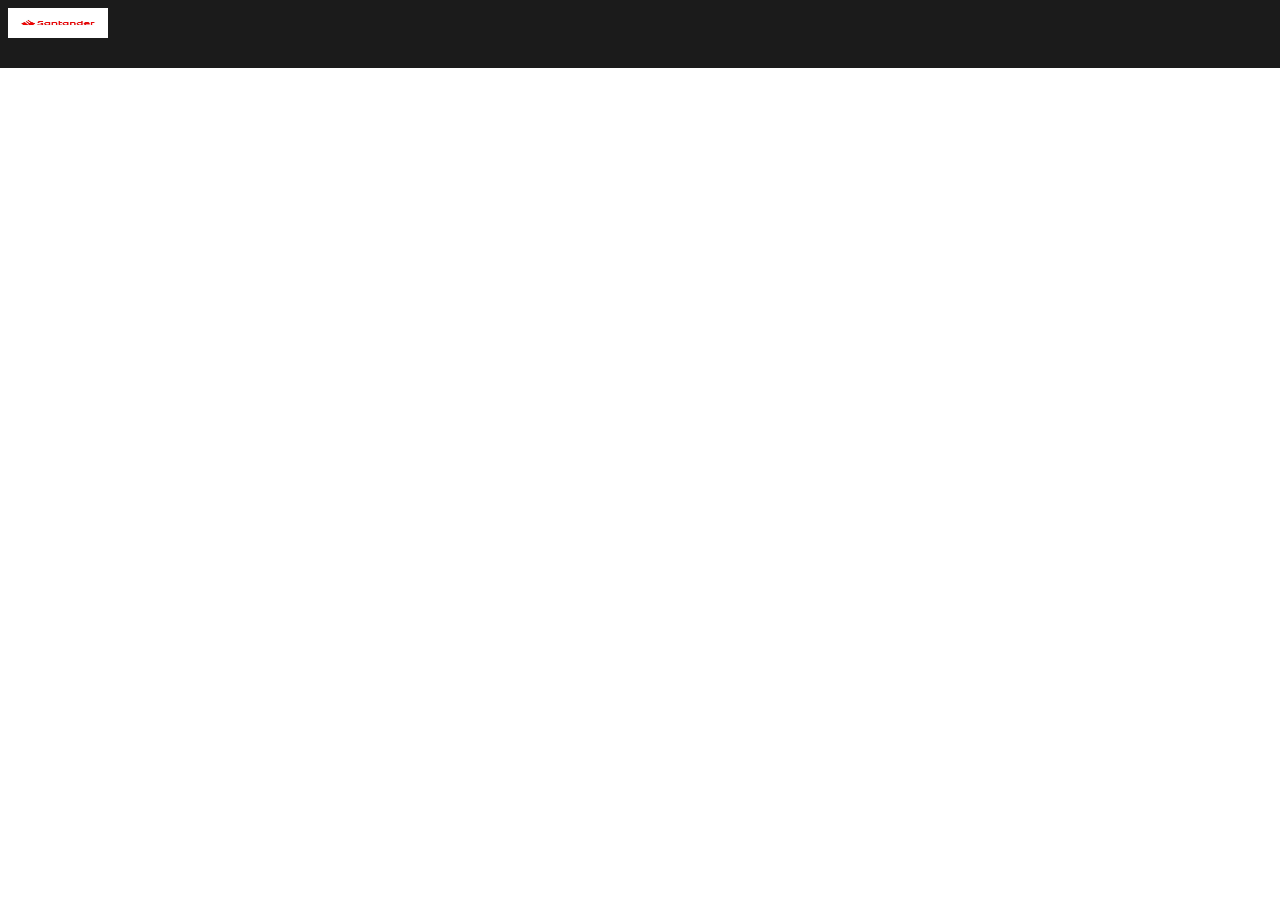
==== index.html @ e3ac5b11 "1° passos" ====
<!DOCTYPE html>
<html lang="pt-br">

<head>
    <meta charset="UTF-8">
    <meta name="viewport" content="width=device-width, initial-scale=1.0">
    <title>Plataforma VX</title>
    <link rel="stylesheet" href="/css/index.css">
</head>

<body>
    
    <header>
        <div class="ondeficalogodaempresa">
            <img src="/imagens/santander.jpg" alt="logo_empresa" class="logo_empresa">
        </div>

        <div class="ondeficamudarotema">
            <img src="" alt="">
        </div>

    </header>

</body>
</html>
---- css/index.css ----
*{
    margin: 0;
    padding: 0;
}

header{
    background-color: rgb(27, 27, 27);
}

.logo_empresa{
    height: 30px;
    width: 100px;
    padding: .5rem;
}
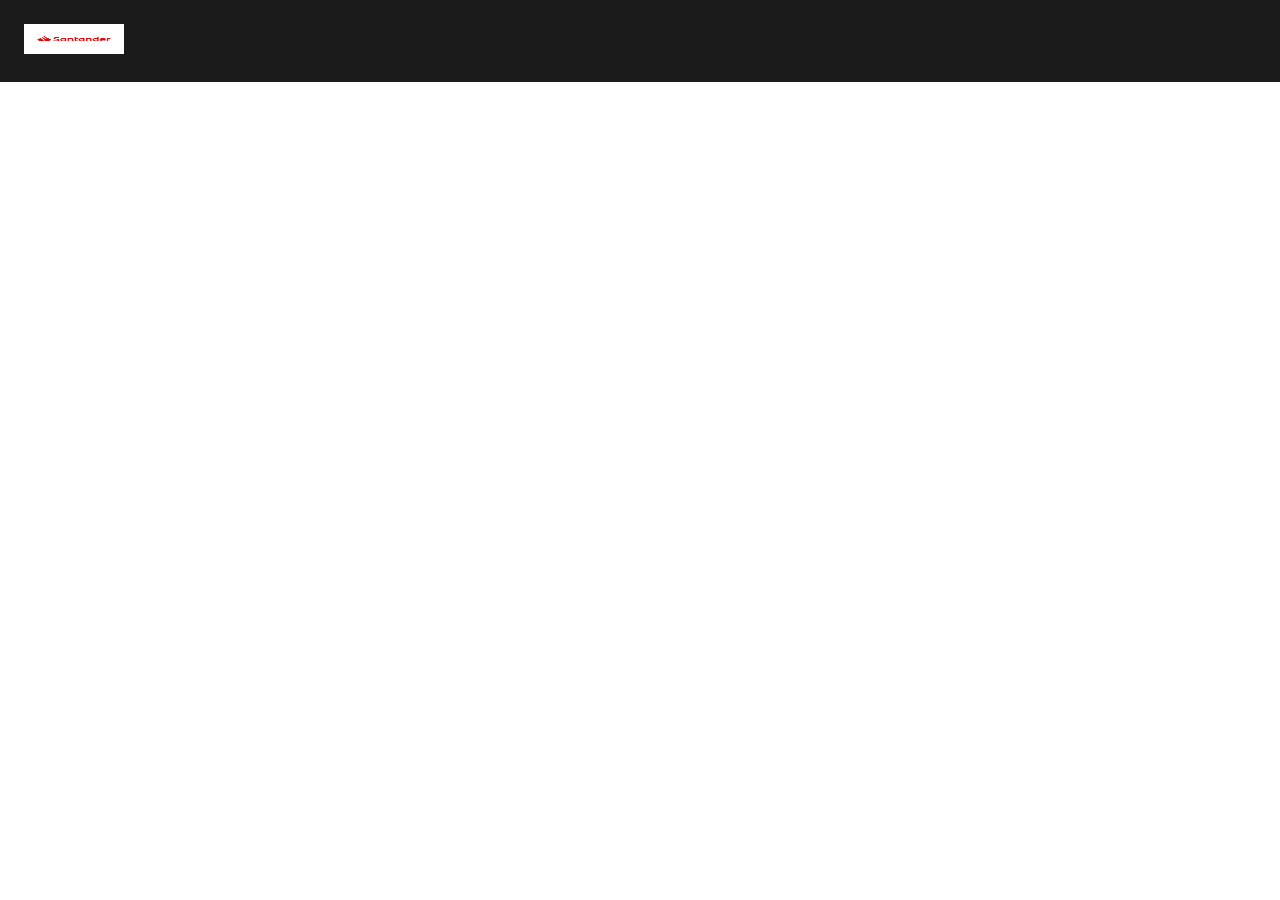
==== commit 429876cd: "update header pequena melhoria e posicionamentos das paradas" ====
--- a/index.html
+++ b/index.html
@@ -16,7 +16,25 @@
         </div>
 
         <div class="ondeficamudarotema">
-            <img src="" alt="">
+            <div class="selecaodeluz">
+                <img src="/imagens/icon luz.png" alt="luz" class="icon_light"> 
+                <h3>Light</h3>
+            </div>
+
+            <div class="selecaodedark">
+                <img src="/imagens/icone lua.png" alt="lua" class="icon_lua"> 
+                <h3>Dark</h3>
+            </div>
+
+            <div class="selecaodealien">
+                <img src="/imagens/icone alien.png" alt="alien" class="icon_alien"> 
+                <h3>Alien</h3>
+            </div>
+        </div>
+
+        <div class="ondeficafotodeperfil">
+            <h5>Ola, Billie Eilish</h5>
+            <img src="/imagens/Billie Eilish.jpg" alt="fotoperfil" class="foto_perfil">
         </div>
 
     </header>
--- a/css/index.css
+++ b/css/index.css
@@ -5,10 +5,56 @@
 
 header{
     background-color: rgb(27, 27, 27);
+    color: white;
+    display: grid;
+    grid-template-columns: 1300px 350px 50px;
+    grid-gap: 10px;
+}
+
+.ondeficalogodaempresa {
+    padding: 1rem;
 }
 
 .logo_empresa{
     height: 30px;
     width: 100px;
     padding: .5rem;
-}+}
+
+.ondeficamudarotema {
+    display: flex;
+    padding: 1rem;
+    padding-left: 2rem;
+    background-color: rgb(27, 27, 27);
+    width: 220px;
+    border-radius: 10rem;
+    border: rgb(61, 61, 61) solid;
+
+}
+
+.selecaodeluz,
+.selecaodedark,
+.selecaodealien{
+    display: flex;
+}
+.icon_light,
+.icon_lua,
+.icon_alien {
+    width: 30px;
+    height: 30px;
+        background-color: white;
+    
+}
+
+.ondeficafotodeperfil{
+    display: flex;
+    padding: 1rem;
+}
+
+.foto_perfil{
+    width: 50px;
+    height: 50px;
+    padding-left: 3rem;
+}
+
+
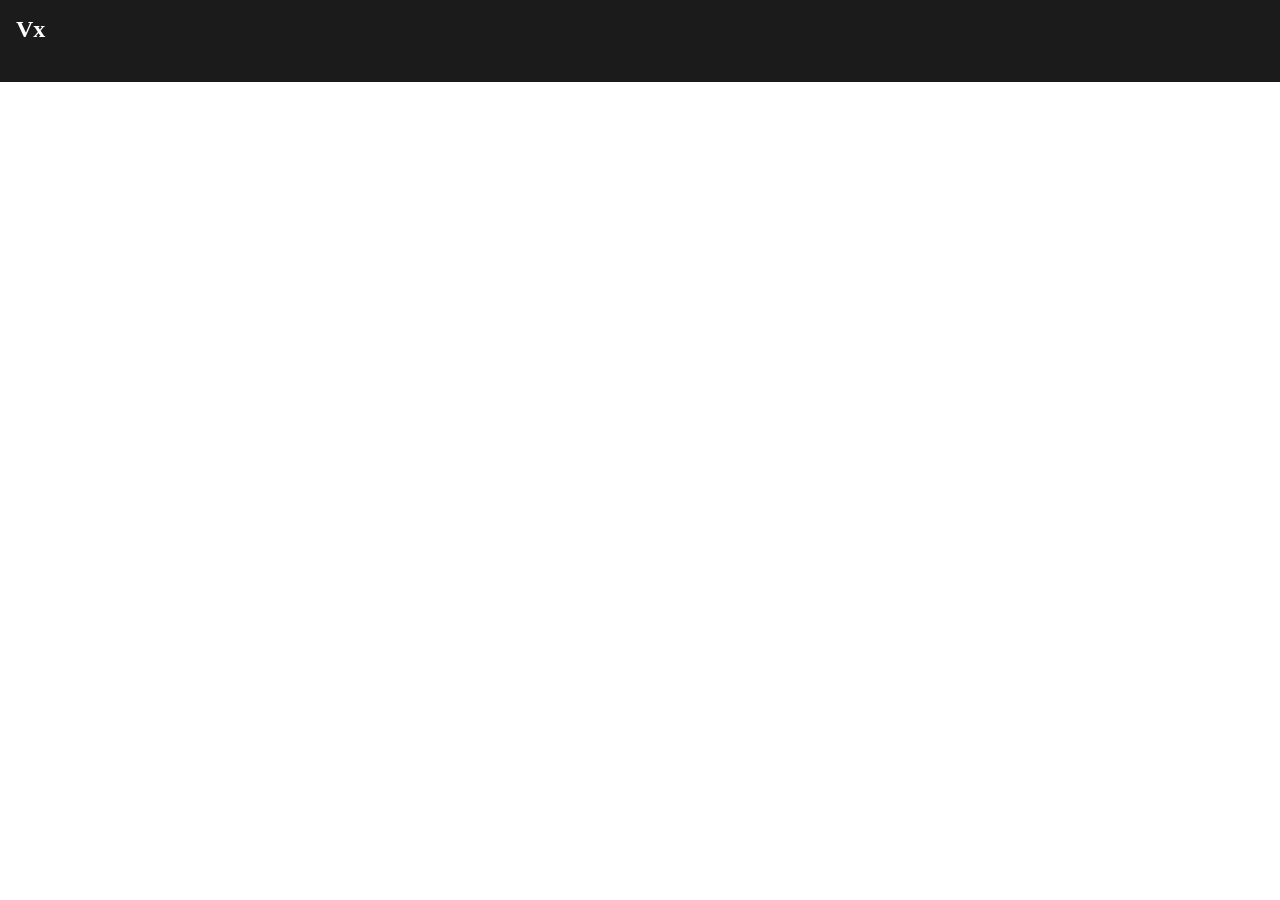
==== commit 80f735fd: "Update index.html" ====
--- a/index.html
+++ b/index.html
@@ -12,7 +12,7 @@
     
     <header>
         <div class="ondeficalogodaempresa">
-            <img src="/imagens/santander.jpg" alt="logo_empresa" class="logo_empresa">
+            <h2>Vx</h2>
         </div>
 
         <div class="ondeficamudarotema">
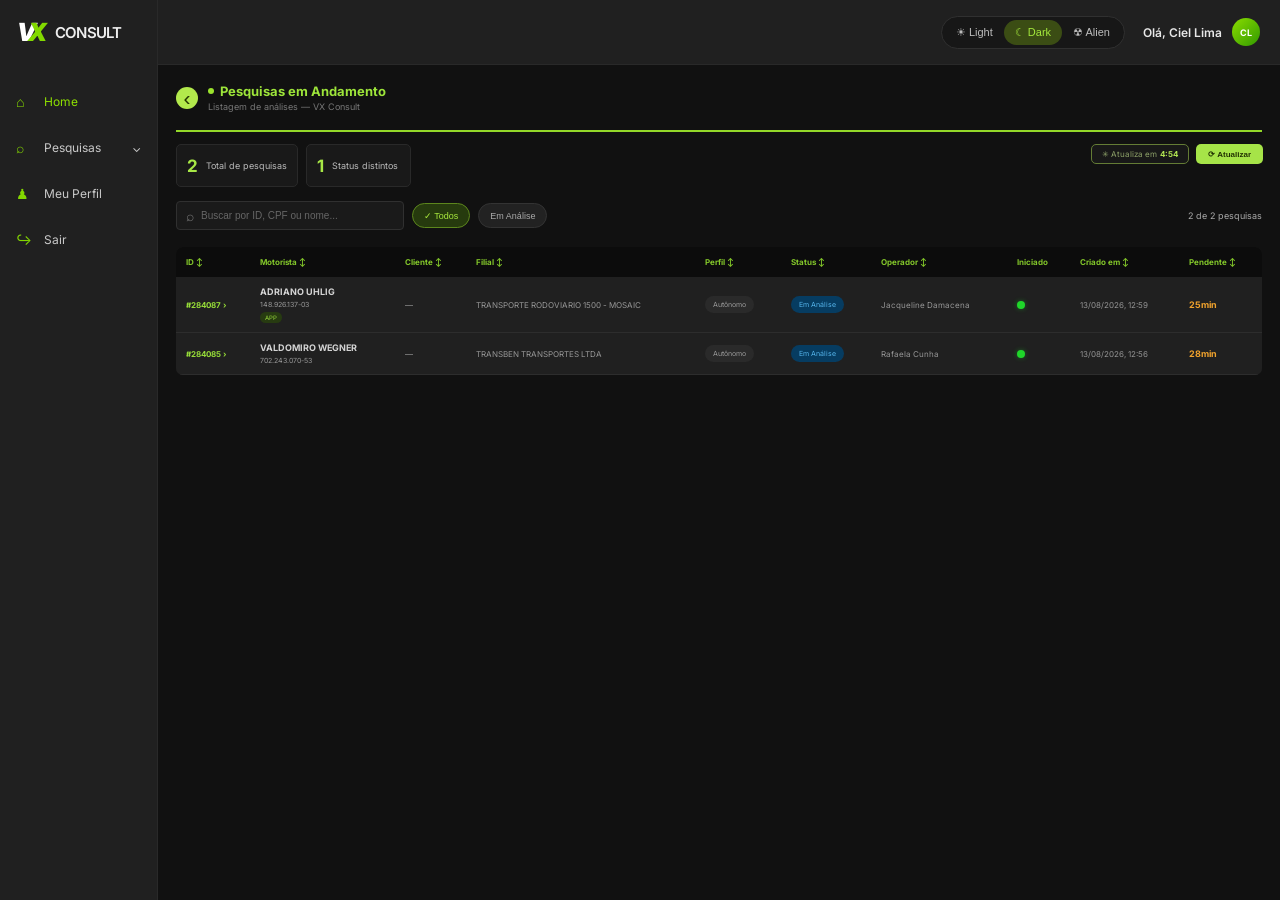
==== commit f4e4d8e8: "Grid principal feito Pegado o codigo para fazer o grid principal. Agora mexendo na mudança de tema" ====
--- a/index.html
+++ b/index.html
@@ -1,43 +1,292 @@
 <!DOCTYPE html>
-<html lang="pt-br">
-
+<html lang="pt-BR">
 <head>
     <meta charset="UTF-8">
     <meta name="viewport" content="width=device-width, initial-scale=1.0">
-    <title>Plataforma VX</title>
-    <link rel="stylesheet" href="/css/index.css">
+    <title>Consult</title>
+
+    <link rel="stylesheet" href="./css/index.css">
+    <link rel="icon" href="/imagens/Logo da empresa sem fundo.png">
+
+    <link rel="preconnect" href="https://fonts.googleapis.com">
+    <link rel="preconnect" href="https://fonts.gstatic.com" crossorigin>
+    <link href="https://fonts.googleapis.com/css2?family=Inter:wght@400;500;600;700&display=swap" rel="stylesheet">
 </head>
 
 <body>
-    
-    <header>
-        <div class="ondeficalogodaempresa">
-            <h2>Vx</h2>
+
+    <!-- SIDEBAR -->
+    <aside class="sidebar">
+
+        <div class="logo">
+            <div class="logo-vx">
+                <span>V</span><span>X</span>
+            </div>
+            <span class="logo-text">CONSULT</span>
         </div>
 
-        <div class="ondeficamudarotema">
-            <div class="selecaodeluz">
-                <img src="/imagens/icon luz.png" alt="luz" class="icon_light"> 
-                <h3>Light</h3>
-            </div>
-
-            <div class="selecaodedark">
-                <img src="/imagens/icone lua.png" alt="lua" class="icon_lua"> 
-                <h3>Dark</h3>
-            </div>
-
-            <div class="selecaodealien">
-                <img src="/imagens/icone alien.png" alt="alien" class="icon_alien"> 
-                <h3>Alien</h3>
-            </div>
-        </div>
-
-        <div class="ondeficafotodeperfil">
-            <h5>Ola, Billie Eilish</h5>
-            <img src="/imagens/Billie Eilish.jpg" alt="fotoperfil" class="foto_perfil">
-        </div>
-
-    </header>
+        <nav class="menu">
+
+            <a href="#" class="menu-item active">
+                <span class="icon">⌂</span>
+                <span>Home</span>
+            </a>
+
+            <a href="#" class="menu-item">
+                <span class="icon">⌕</span>
+                <span>Pesquisas</span>
+                <span class="arrow">⌄</span>
+            </a>
+
+            <a href="#" class="menu-item">
+                <span class="icon">♟</span>
+                <span>Meu Perfil</span>
+            </a>
+
+            <a href="#" class="menu-item">
+                <span class="icon">↪</span>
+                <span>Sair</span>
+            </a>
+
+        </nav>
+
+    </aside>
+
+
+    <!-- CONTEÚDO PRINCIPAL -->
+    <main class="main">
+
+        <!-- HEADER -->
+        <header class="topbar">
+
+            <div class="theme-buttons">
+                    <button id="lightTheme">☀ Light</button>
+                    <button id="darkTheme" class="selected">☾ Dark</button>
+                    <button id="alienTheme">☢ Alien</button>
+            </div>
+
+            <div class="user">
+                <span>Olá, Ciel Lima</span>
+                <div class="avatar">
+                    CL
+                </div>
+            </div>
+
+        </header>
+
+
+        <!-- CONTEÚDO -->
+        <section class="content">
+
+            <!-- TÍTULO -->
+            <div class="page-title">
+
+                <button class="back-button">
+                    ‹
+                </button>
+
+                <div>
+                    <h1>
+                        <span class="green-dot"></span>
+                        Pesquisas em Andamento
+                    </h1>
+
+                    <p>Listagem de análises — VX Consult</p>
+                </div>
+
+            </div>
+
+
+            <!-- LINHA VERDE -->
+            <div class="green-line"></div>
+
+
+            <!-- CARDS -->
+            <div class="stats">
+
+                <div class="stat-card">
+                    <strong>2</strong>
+                    <span>Total de pesquisas</span>
+                </div>
+
+                <div class="stat-card">
+                    <strong>1</strong>
+                    <span>Status distintos</span>
+                </div>
+
+            </div>
+
+
+            <!-- FILTROS -->
+            <div class="filters">
+
+                <div class="search-box">
+                    <span>⌕</span>
+                    <input
+                        type="text"
+                        placeholder="Buscar por ID, CPF ou nome..."
+                    >
+                </div>
+
+                <button class="filter active">
+                    ✓ Todos
+                </button>
+
+                <button class="filter">
+                    Em Análise
+                </button>
+
+                <span class="result-count">
+                    2 de 2 pesquisas
+                </span>
+
+            </div>
+
+
+            <!-- TABELA -->
+            <div class="table-container">
+
+                <table>
+
+                    <thead>
+                        <tr>
+                            <th>ID ↕</th>
+                            <th>Motorista ↕</th>
+                            <th>Cliente ↕</th>
+                            <th>Filial ↕</th>
+                            <th>Perfil ↕</th>
+                            <th>Status ↕</th>
+                            <th>Operador ↕</th>
+                            <th>Iniciado</th>
+                            <th>Criado em ↕</th>
+                            <th>Pendente ↕</th>
+                        </tr>
+                    </thead>
+
+                    <tbody>
+
+                        <tr>
+
+                            <td>
+                                <a class="id">#284087 ›</a>
+                            </td>
+
+                            <td>
+                                <div class="driver">
+                                    <strong>ADRIANO UHLIG</strong>
+                                    <small>148.926.137-03</small>
+                                    <span class="tag">APP</span>
+                                </div>
+                            </td>
+
+                            <td>
+                                <span>—</span>
+                            </td>
+
+                            <td>
+                                TRANSPORTE RODOVIARIO 1500 - MOSAIC
+                            </td>
+
+                            <td>
+                                <span class="profile">Autônomo</span>
+                            </td>
+
+                            <td>
+                                <span class="status">Em Análise</span>
+                            </td>
+
+                            <td>
+                                Jacqueline Damacena
+                            </td>
+
+                            <td>
+                                <span class="online"></span>
+                            </td>
+
+                            <td>
+                                13/08/2026, 12:59
+                            </td>
+
+                            <td>
+                                <span class="pending">25min</span>
+                            </td>
+
+                        </tr>
+
+
+                        <tr>
+
+                            <td>
+                                <a class="id">#284085 ›</a>
+                            </td>
+
+                            <td>
+                                <div class="driver">
+                                    <strong>VALDOMIRO WEGNER</strong>
+                                    <small>702.243.070-53</small>
+                                </div>
+                            </td>
+
+                            <td>
+                                <span>—</span>
+                            </td>
+
+                            <td>
+                                TRANSBEN TRANSPORTES LTDA
+                            </td>
+
+                            <td>
+                                <span class="profile">Autônomo</span>
+                            </td>
+
+                            <td>
+                                <span class="status">Em Análise</span>
+                            </td>
+
+                            <td>
+                                Rafaela Cunha
+                            </td>
+
+                            <td>
+                                <span class="online"></span>
+                            </td>
+
+                            <td>
+                                13/08/2026, 12:56
+                            </td>
+
+                            <td>
+                                <span class="pending">28min</span>
+                            </td>
+
+                        </tr>
+
+                    </tbody>
+
+                </table>
+
+            </div>
+
+        </section>
+
+    </main>
+
+
+    <!-- BOTÃO DE ATUALIZAR -->
+    <div class="update-area">
+
+        <span>
+            ✳ Atualiza em <strong>4:54</strong>
+        </span>
+
+        <button>
+            ⟳ Atualizar
+        </button>
+
+    </div>
+
+    <script src="java.js"></script>
 
 </body>
+
 </html>
--- a/css/index.css
+++ b/css/index.css
@@ -1,60 +1,1228 @@
-*{
+* {
     margin: 0;
     padding: 0;
-}
-
-header{
-    background-color: rgb(27, 27, 27);
+    box-sizing: border-box;
+}
+
+body {
+    font-family: "Inter", Arial, sans-serif;
+    background: #111111;
+    color: #e8e8e8;
+    font-size: 12px;
+}
+
+
+/* =========================
+   SIDEBAR
+========================= */
+
+.sidebar {
+    position: fixed;
+    left: 0;
+    top: 0;
+
+    width: 158px;
+    height: 100vh;
+
+    background: #202020;
+    border-right: 1px solid #292929;
+
+    z-index: 10;
+}
+
+
+/* LOGO */
+
+.logo {
+    height: 64px;
+
+    display: flex;
+    align-items: center;
+
+    padding-left: 17px;
+
+    gap: 3px;
+}
+
+.logo-vx {
+    display: flex;
+    align-items: center;
+
+    font-size: 25px;
+    font-weight: 900;
+    font-style: italic;
+    letter-spacing: -8px;
+
+    width: 35px;
+}
+
+.logo-vx span:first-child {
     color: white;
-    display: grid;
-    grid-template-columns: 1300px 350px 50px;
-    grid-gap: 10px;
-}
-
-.ondeficalogodaempresa {
-    padding: 1rem;
-}
-
-.logo_empresa{
-    height: 30px;
-    width: 100px;
-    padding: .5rem;
-}
-
-.ondeficamudarotema {
-    display: flex;
-    padding: 1rem;
-    padding-left: 2rem;
-    background-color: rgb(27, 27, 27);
-    width: 220px;
-    border-radius: 10rem;
-    border: rgb(61, 61, 61) solid;
-
-}
-
-.selecaodeluz,
-.selecaodedark,
-.selecaodealien{
-    display: flex;
-}
-.icon_light,
-.icon_lua,
-.icon_alien {
-    width: 30px;
-    height: 30px;
-        background-color: white;
-    
-}
-
-.ondeficafotodeperfil{
-    display: flex;
-    padding: 1rem;
-}
-
-.foto_perfil{
-    width: 50px;
-    height: 50px;
-    padding-left: 3rem;
-}
-
-
+}
+
+.logo-vx span:last-child {
+    color: #82d900;
+}
+
+.logo-text {
+    color: #eeeeee;
+    font-size: 15px;
+    font-weight: 600;
+    letter-spacing: -0.8px;
+}
+
+
+/* MENU */
+
+.menu {
+    margin-top: 14px;
+}
+
+.menu-item {
+    height: 46px;
+
+    display: flex;
+    align-items: center;
+
+    padding: 0 16px;
+
+    color: #c9c9c9;
+    text-decoration: none;
+
+    gap: 12px;
+
+    transition: 0.2s;
+}
+
+.menu-item:hover {
+    background: #292929;
+    color: #8ee000;
+}
+
+.menu-item.active {
+    color: #8ee000;
+}
+
+.menu-item .icon {
+    width: 16px;
+
+    font-size: 14px;
+    color: #83d600;
+}
+
+.menu-item .arrow {
+    margin-left: auto;
+    font-size: 12px;
+}
+
+
+/* =========================
+   MAIN
+========================= */
+
+.main {
+    margin-left: 158px;
+    min-height: 100vh;
+    background: #111111;
+}
+
+
+/* =========================
+   TOPBAR
+========================= */
+
+.topbar {
+    height: 65px;
+
+    background: #202020;
+    border-bottom: 1px solid #292929;
+
+    display: flex;
+    align-items: center;
+    justify-content: flex-end;
+
+    padding: 0 20px;
+
+    gap: 18px;
+}
+
+
+/* TEMAS */
+
+.theme-buttons {
+    display: flex;
+
+    background: #171717;
+
+    border: 1px solid #303030;
+    border-radius: 20px;
+
+    padding: 3px;
+}
+
+.theme-buttons button {
+    border: none;
+    background: transparent;
+
+    color: #bdbdbd;
+
+    padding: 6px 11px;
+
+    border-radius: 15px;
+
+    font-size: 11px;
+
+    cursor: pointer;
+}
+
+.theme-buttons button.selected {
+    background: #3b4d14;
+    color: #a4e83c;
+}
+
+
+/* USUÁRIO */
+
+.user {
+    display: flex;
+    align-items: center;
+
+    gap: 10px;
+
+    font-size: 12px;
+    font-weight: 600;
+}
+
+.avatar {
+    width: 28px;
+    height: 28px;
+
+    border-radius: 50%;
+
+    background: linear-gradient(
+        135deg,
+        #8bdd00,
+        #319900
+    );
+
+    color: white;
+
+    display: flex;
+    align-items: center;
+    justify-content: center;
+
+    font-size: 9px;
+    font-weight: 700;
+}
+
+
+/* =========================
+   CONTENT
+========================= */
+
+.content {
+    padding: 18px 18px 50px;
+}
+
+
+/* TÍTULO */
+
+.page-title {
+    display: flex;
+    align-items: center;
+
+    gap: 10px;
+}
+
+.back-button {
+    width: 22px;
+    height: 22px;
+
+    border: none;
+    border-radius: 50%;
+
+    background: #b2e94c;
+
+    color: #253500;
+
+    font-size: 21px;
+    line-height: 20px;
+
+    cursor: pointer;
+}
+
+.page-title h1 {
+    font-size: 13px;
+    color: #9de53a;
+
+    display: flex;
+    align-items: center;
+
+    gap: 6px;
+}
+
+.page-title p {
+    color: #777777;
+    font-size: 9px;
+
+    margin-top: 2px;
+}
+
+.green-dot {
+    width: 6px;
+    height: 6px;
+
+    background: #9be32d;
+
+    border-radius: 50%;
+}
+
+
+/* LINHA */
+
+.green-line {
+    width: 100%;
+    height: 2px;
+
+    background: #93d829;
+
+    margin-top: 18px;
+}
+
+
+/* =========================
+   STATS
+========================= */
+
+.stats {
+    display: flex;
+
+    gap: 8px;
+
+    margin-top: 12px;
+}
+
+.stat-card {
+    height: 43px;
+
+    min-width: 105px;
+
+    padding: 7px 10px;
+
+    background: #191919;
+
+    border: 1px solid #292929;
+    border-radius: 5px;
+
+    display: flex;
+    align-items: center;
+
+    gap: 8px;
+}
+
+.stat-card strong {
+    color: #a7e746;
+
+    font-size: 17px;
+}
+
+.stat-card span {
+    color: #bbbbbb;
+
+    font-size: 9px;
+}
+
+
+/* =========================
+   FILTROS
+========================= */
+
+.filters {
+    margin-top: 14px;
+
+    display: flex;
+    align-items: center;
+
+    gap: 8px;
+}
+
+
+/* PESQUISA */
+
+.search-box {
+    width: 228px;
+    height: 29px;
+
+    display: flex;
+    align-items: center;
+
+    gap: 7px;
+
+    background: #1a1a1a;
+
+    border: 1px solid #303030;
+    border-radius: 4px;
+
+    padding: 0 9px;
+}
+
+.search-box span {
+    color: #777777;
+    font-size: 14px;
+}
+
+.search-box input {
+    width: 100%;
+
+    background: transparent;
+    border: none;
+    outline: none;
+
+    color: #dddddd;
+
+    font-size: 10px;
+}
+
+.search-box input::placeholder {
+    color: #666666;
+}
+
+
+/* FILTROS */
+
+.filter {
+    height: 25px;
+
+    padding: 0 11px;
+
+    border: 1px solid #333333;
+
+    border-radius: 13px;
+
+    background: #222222;
+
+    color: #aaaaaa;
+
+    font-size: 9px;
+
+    cursor: pointer;
+}
+
+.filter.active {
+    background: #263a0e;
+
+    color: #a9e83d;
+
+    border-color: #5c861d;
+}
+
+
+/* CONTAGEM */
+
+.result-count {
+    margin-left: auto;
+
+    color: #aaaaaa;
+
+    font-size: 9px;
+}
+
+
+/* =========================
+   TABELA
+========================= */
+
+.table-container {
+    width: 100%;
+
+    margin-top: 17px;
+
+    overflow-x: auto;
+
+    border-radius: 7px;
+
+    background: #1b1b1b;
+}
+
+table {
+    width: 100%;
+
+    border-collapse: collapse;
+
+    table-layout: auto;
+}
+
+
+/* CABEÇALHO */
+
+thead {
+    background: #0c0c0c;
+}
+
+th {
+    padding: 10px 10px;
+
+    color: #83c72a;
+
+    font-size: 8px;
+    font-weight: 700;
+
+    text-align: left;
+
+    white-space: nowrap;
+}
+
+
+/* LINHAS */
+
+tbody tr {
+    background: #202020;
+
+    border-bottom: 1px solid #2d2d2d;
+
+    transition: 0.2s;
+}
+
+tbody tr:hover {
+    background: #252525;
+}
+
+td {
+    padding: 9px 10px;
+
+    color: #969696;
+
+    font-size: 8px;
+
+    white-space: nowrap;
+}
+
+
+/* ID */
+
+.id {
+    color: #96dc38;
+
+    font-weight: 700;
+
+    text-decoration: none;
+
+    cursor: pointer;
+}
+
+
+/* MOTORISTA */
+
+.driver {
+    display: flex;
+
+    flex-direction: column;
+
+    gap: 3px;
+}
+
+.driver strong {
+    color: #d4d4d4;
+
+    font-size: 9px;
+}
+
+.driver small {
+    color: #999999;
+
+    font-size: 7px;
+}
+
+
+/* TAG APP */
+
+.tag {
+    width: fit-content;
+
+    padding: 2px 5px;
+
+    border-radius: 8px;
+
+    background: #273b11;
+
+    color: #98d83c;
+
+    font-size: 6px;
+}
+
+
+/* PERFIL */
+
+.profile {
+    display: inline-block;
+
+    padding: 4px 8px;
+
+    border-radius: 10px;
+
+    background: #2a2a2a;
+
+    color: #999999;
+
+    font-size: 7px;
+}
+
+
+/* STATUS */
+
+.status {
+    display: inline-block;
+
+    padding: 4px 8px;
+
+    border-radius: 10px;
+
+    background: #063c61;
+
+    color: #55b5ec;
+
+    font-size: 7px;
+}
+
+
+/* ONLINE */
+
+.online {
+    width: 8px;
+    height: 8px;
+
+    display: block;
+
+    border-radius: 50%;
+
+    background: #1fd62a;
+
+    box-shadow: 0 0 5px rgba(31, 214, 42, 0.4);
+}
+
+
+/* PENDENTE */
+
+.pending {
+    color: #f0a22d;
+
+    font-weight: 700;
+
+    font-size: 9px;
+}
+
+
+/* =========================
+   BOTÃO ATUALIZAR
+========================= */
+
+.update-area {
+    position: fixed;
+
+    top: 144px;
+    right: 17px;
+
+    display: flex;
+    align-items: center;
+
+    gap: 7px;
+
+    z-index: 5;
+}
+
+.update-area span {
+    height: 20px;
+
+    padding: 0 10px;
+
+    display: flex;
+    align-items: center;
+
+    border: 1px solid #647c35;
+
+    border-radius: 5px;
+
+    color: #8ea269;
+
+    background: #181818;
+
+    font-size: 8px;
+}
+
+.update-area strong {
+    color: #b2e653;
+
+    margin-left: 3px;
+}
+
+.update-area button {
+    height: 20px;
+
+    padding: 0 12px;
+
+    border: none;
+    border-radius: 5px;
+
+    background: #a6e448;
+
+    color: #203000;
+
+    font-size: 8px;
+    font-weight: 700;
+
+    cursor: pointer;
+
+    transition: 0.2s;
+}
+
+.update-area button:hover {
+    background: #b9f25d;
+}
+
+
+/* =========================
+   RESPONSIVO
+========================= */
+
+@media (max-width: 900px) {
+
+    .sidebar {
+        width: 65px;
+    }
+
+    .logo {
+        padding-left: 15px;
+    }
+
+    .logo-text {
+        display: none;
+    }
+
+    .menu-item span:not(.icon) {
+        display: none;
+    }
+
+    .menu-item {
+        justify-content: center;
+        padding: 0;
+    }
+
+    .main {
+        margin-left: 65px;
+    }
+
+    .table-container {
+        overflow-x: auto;
+    }
+
+    .update-area {
+        display: none;
+    }
+}
+
+
+@media (max-width: 600px) {
+
+    .topbar {
+        padding: 0 10px;
+    }
+
+    .theme-buttons {
+        display: none;
+    }
+
+    .content {
+        padding: 15px 10px;
+    }
+
+    .stats {
+        flex-wrap: wrap;
+    }
+
+    .filters {
+        flex-wrap: wrap;
+    }
+
+    .search-box {
+        width: 100%;
+    }
+
+    .result-count {
+        width: 100%;
+        margin-left: 0;
+    }
+}
+
+/* =================================
+   TEMAS
+================================= */
+
+body {
+    transition:
+        background-color 0.3s ease,
+        color 0.3s ease;
+}
+
+.sidebar,
+.topbar,
+.stat-card,
+.table-container,
+tbody tr,
+.search-box,
+.theme-buttons {
+    transition:
+        background-color 0.3s ease,
+        color 0.3s ease,
+        border-color 0.3s ease;
+}
+
+
+/* =================================
+   TEMA LIGHT
+================================= */
+
+body.light-theme {
+    background: #f2f2f2;
+    color: #222;
+}
+
+body.light-theme .main {
+    background: #f2f2f2;
+}
+
+
+body.light-theme .menu-item {
+    color: #555;
+}
+
+body.light-theme .menu-item:hover {
+    background: #eeeeee;
+}
+
+body.light-theme .menu-item.active {
+    color: #63a900;
+}
+
+body.light-theme .page-title p {
+    color: #888;
+}
+
+body.light-theme .stat-card {
+    background: #ffffff;
+    border-color: #dddddd;
+}
+
+body.light-theme .stat-card span {
+    color: #555;
+}
+
+body.light-theme .search-box {
+    background: #ffffff;
+    border-color: #cccccc;
+}
+
+body.light-theme .search-box input {
+    color: #222;
+}
+
+body.light-theme .search-box input::placeholder {
+    color: #999;
+}
+
+body.light-theme .table-container {
+    background: #ffffff;
+}
+
+body.light-theme thead {
+    background: #e8e8e8;
+}
+
+body.light-theme th {
+    color: #4f8500;
+}
+
+body.light-theme tbody tr {
+    background: #ffffff;
+    border-bottom-color: #dddddd;
+}
+
+body.light-theme tbody tr:hover {
+    background: #f4f4f4;
+}
+
+body.light-theme td {
+    color: #555;
+}
+
+body.light-theme .driver strong {
+    color: #333;
+}
+
+body.light-theme .driver small {
+    color: #777;
+}
+
+
+
+/* =================================
+   TEMAS
+================================= */
+
+/* Transição */
+body,
+.main,
+.sidebar,
+.topbar,
+.stat-card,
+.table-container,
+tbody tr,
+.search-box,
+.theme-buttons,
+.filter,
+.update-area span {
+    transition:
+        background-color 0.3s ease,
+        color 0.3s ease,
+        border-color 0.3s ease;
+}
+
+
+/* =================================
+   TEMA DARK — PADRÃO
+================================= */
+
+body {
+    background: #111111;
+    color: #e8e8e8;
+}
+
+.main {
+    background: #111111;
+}
+
+.sidebar {
+    background: #202020;
+}
+
+.topbar {
+    background: #202020;
+}
+
+
+/* =================================
+   TEMA LIGHT
+================================= */
+
+body.light-theme {
+    background: #f2f2f2;
+    color: #222222;
+}
+
+body.light-theme .main {
+    background: #f2f2f2;
+}
+
+
+/* MENU */
+
+body.light-theme .menu-item {
+    color: #555555;
+}
+
+body.light-theme .menu-item:hover {
+    background: #eeeeee;
+    color: #63a900;
+}
+
+body.light-theme .menu-item.active {
+    color: #63a900;
+}
+
+
+/* LOGO */
+
+body.light-theme .logo-vx span:first-child {
+    color: #222222;
+}
+
+body.light-theme .logo-text {
+    color: #333333;
+}
+
+
+/* TÍTULO */
+
+body.light-theme .page-title h1 {
+    color: #63a900;
+}
+
+body.light-theme .page-title p {
+    color: #888888;
+}
+
+
+/* CARDS */
+
+body.light-theme .stat-card {
+    background: #ffffff;
+    border-color: #dddddd;
+}
+
+body.light-theme .stat-card strong {
+    color: #63a900;
+}
+
+body.light-theme .stat-card span {
+    color: #555555;
+}
+
+
+/* PESQUISA */
+
+body.light-theme .search-box {
+    background: #ffffff;
+    border-color: #cccccc;
+}
+
+body.light-theme .search-box span {
+    color: #888888;
+}
+
+body.light-theme .search-box input {
+    color: #222222;
+}
+
+body.light-theme .search-box input::placeholder {
+    color: #999999;
+}
+
+
+/* FILTROS */
+
+body.light-theme .filter {
+    background: #ffffff;
+    border-color: #cccccc;
+    color: #666666;
+}
+
+body.light-theme .filter.active {
+    background: #e8f5d5;
+    color: #5c9700;
+    border-color: #8fbe45;
+}
+
+
+/* TABELA */
+
+body.light-theme .table-container {
+    background: #ffffff;
+}
+
+body.light-theme thead {
+    background: #e8e8e8;
+}
+
+body.light-theme th {
+    color: #4f8500;
+}
+
+body.light-theme tbody tr {
+    background: #ffffff;
+    border-bottom-color: #dddddd;
+}
+
+body.light-theme tbody tr:hover {
+    background: #f4f4f4;
+}
+
+body.light-theme td {
+    color: #555555;
+}
+
+body.light-theme .driver strong {
+    color: #333333;
+}
+
+body.light-theme .driver small {
+    color: #777777;
+}
+
+body.light-theme .profile {
+    background: #e8e8e8;
+    color: #666666;
+}
+
+
+/* BOTÃO ATUALIZAR */
+
+body.light-theme .update-area span {
+    background: #ffffff;
+    border-color: #9bbb69;
+    color: #688044;
+}
+
+
+/* =================================
+   TEMA ALIEN
+================================= */
+
+body.alien-theme {
+    background: #050b08;
+    color: #d8ffd8;
+}
+
+body.alien-theme .main {
+    background: #050b08;
+}
+
+
+/* MENU */
+
+body.alien-theme .menu-item {
+    color: #8ccf91;
+}
+
+body.alien-theme .menu-item:hover {
+    background: #0d2415;
+    color: #5dff75;
+}
+
+body.alien-theme .menu-item.active {
+    color: #5dff75;
+}
+
+
+/* LOGO */
+
+body.alien-theme .logo-vx span:first-child {
+    color: #d8ffd8;
+}
+
+body.alien-theme .logo-text {
+    color: #d8ffd8;
+}
+
+
+/* TÍTULO */
+
+body.alien-theme .page-title h1 {
+    color: #5dff75;
+}
+
+body.alien-theme .page-title p {
+    color: #70a979;
+}
+
+
+/* LINHA */
+
+body.alien-theme .green-line {
+    background: #36ff59;
+    box-shadow: 0 0 8px rgba(54, 255, 89, 0.5);
+}
+
+
+/* CARDS */
+
+body.alien-theme .stat-card {
+    background: #091b0e;
+    border-color: #1b6327;
+}
+
+body.alien-theme .stat-card strong {
+    color: #54ff6d;
+}
+
+body.alien-theme .stat-card span {
+    color: #8acb91;
+}
+
+
+/* PESQUISA */
+
+body.alien-theme .search-box {
+    background: #08170c;
+    border-color: #21652c;
+}
+
+body.alien-theme .search-box input {
+    color: #d5ffd9;
+}
+
+body.alien-theme .search-box input::placeholder {
+    color: #609b68;
+}
+
+
+/* FILTROS */
+
+body.alien-theme .filter {
+    background: #0b2110;
+    border-color: #21652c;
+    color: #8ccf91;
+}
+
+body.alien-theme .filter.active {
+    background: #123d19;
+    color: #5dff75;
+    border-color: #2f873c;
+}
+
+
+/* TABELA */
+
+body.alien-theme .table-container {
+    background: #07140b;
+}
+
+body.alien-theme thead {
+    background: #020803;
+}
+
+body.alien-theme th {
+    color: #50ff69;
+}
+
+body.alien-theme tbody tr {
+    background: #0a1b0e;
+    border-bottom-color: #174b21;
+}
+
+body.alien-theme tbody tr:hover {
+    background: #102a16;
+}
+
+body.alien-theme td {
+    color: #8ccf91;
+}
+
+body.alien-theme .driver strong {
+    color: #c4ffc9;
+}
+
+body.alien-theme .driver small {
+    color: #70a979;
+}
+
+body.alien-theme .profile {
+    background: #12331a;
+    color: #8df59a;
+}
+
+body.alien-theme .status {
+    background: #073d20;
+    color: #5dff9b;
+}
+
+body.alien-theme .pending {
+    color: #aaff54;
+}
+
+
+/* BOTÃO ATUALIZAR */
+
+body.alien-theme .update-area span {
+    background: #08170c;
+    border-color: #2c7a39;
+    color: #72b97c;
+}
